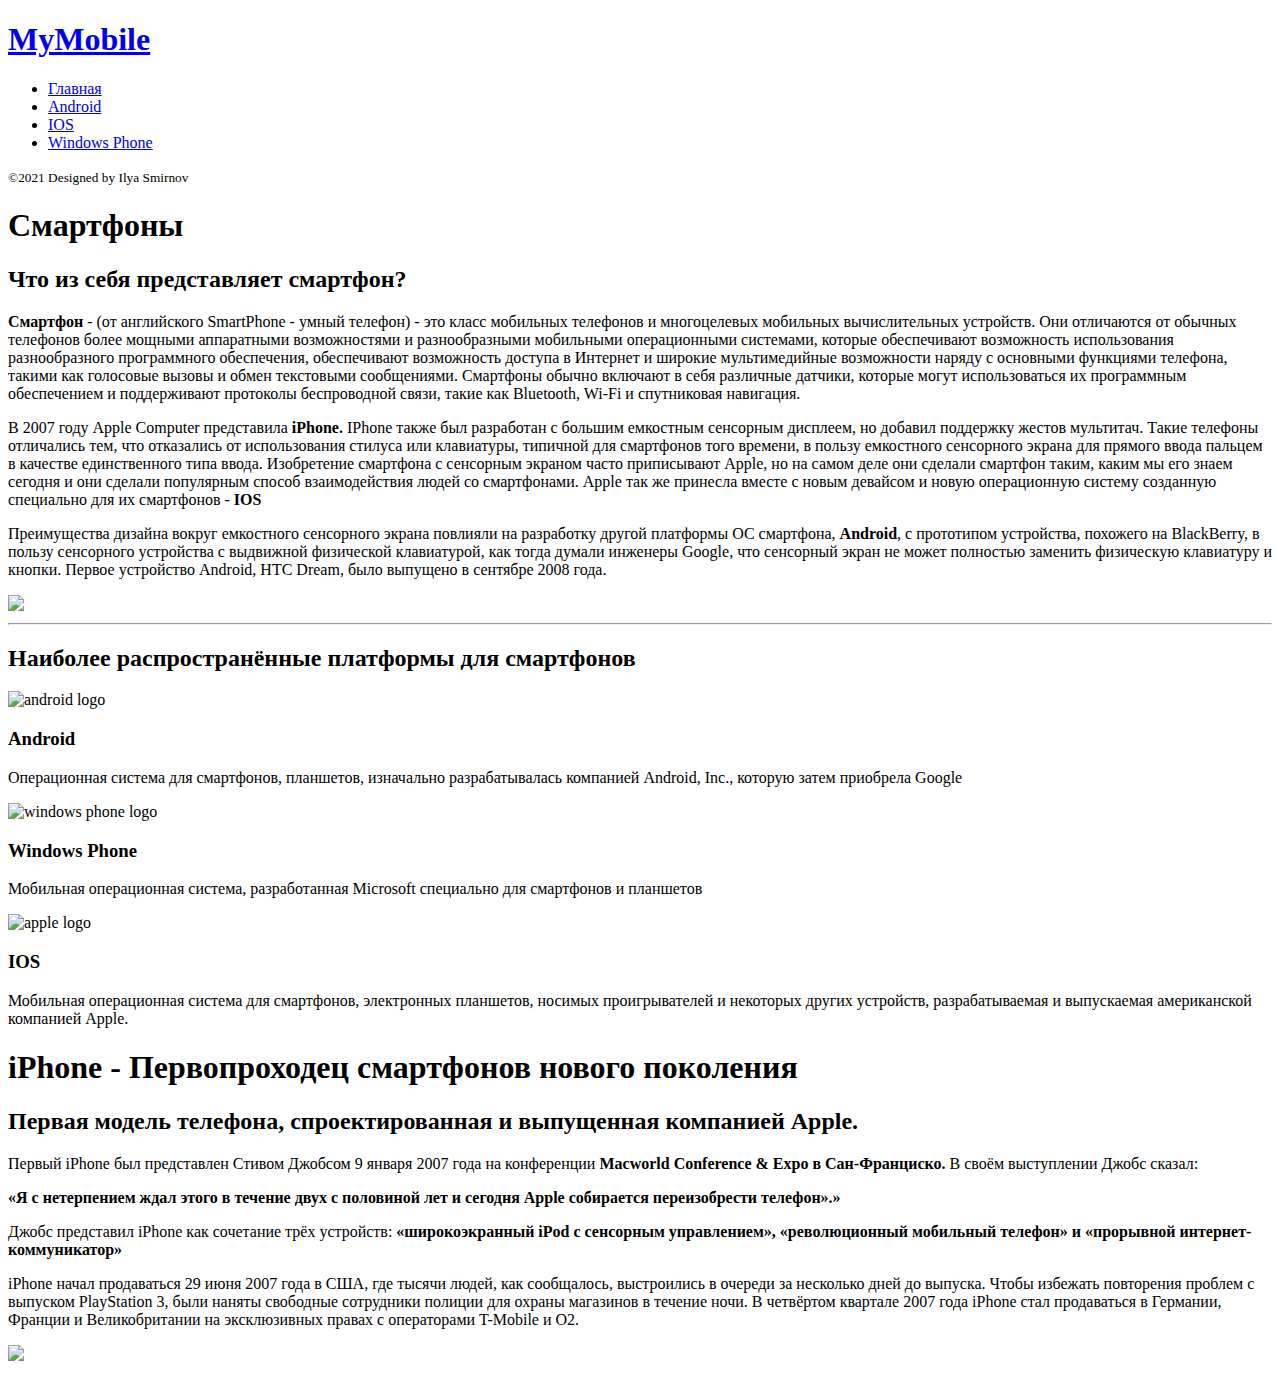
==== index.html @ 0bef4e54 "Add files via upload" ====
<!DOCTYPE html>
<html lang="ru">
<head>
    <meta charset="utf-8">
    <meta name="description" content="Sex"/>
    <meta name="author" content="Ilya"/>
    <link rel="stylesheet" href="https://fonts.googleapis.com/css?family=Roboto:100,300,400,500,700">
    <link href="https://cdn.jsdelivr.net/npm/bootstrap@5.0.1/dist/css/bootstrap.min.css"
          rel="stylesheet" integrity="sha384-+0n0xVW2eSR5OomGNYDnhzAbDsOXxcvSN1TPprVMTNDbiYZCxYbOOl7+AMvyTG2x"
          crossorigin="anonymous">
    <link rel="stylesheet" href="css/style.css">
    <title>MYMOBILE</title>
</head>
<body>
<div id="page">
    <aside id="menu">
        <h1 id="menu-header"><a href="index.html">MyMobile</a></h1>
        <nav id="main-menu">
            <ul>
                <li class="menu-active"><a href="index.html">Главная</a></li>
                <li><a href="android.html">Android</a></li>
                <li><a href="ios.html">IOS</a></li>
                <li><a href="windows.html">Windows Phone</a></li>
            </ul>
        </nav>
        <div class="menu-footer">
            <p><small>&copy;2021 Designed by Ilya Smirnov</small></p>
        </div>
    </aside>
    <div id="main">
        <section>
            <h1 class="header-primary">Смартфоны</h1>
            <h2 class="header-secondary">Что из себя представляет смартфон?</h2>
            <div class="container">
                <div>
                    <h2 class="header-secondary"></h2>
                    <p>
                        <strong>Смартфон</strong> - (от английского SmartPhone - умный телефон) - это класс мобильных
                        телефонов
                        и многоцелевых мобильных вычислительных устройств. Они отличаются от обычных телефонов
                        более мощными аппаратными возможностями и разнообразными мобильными операционными системами,
                        которые обеспечивают возможность использования разнообразного программного обеспечения,
                        обеспечивают возможность доступа в Интернет и широкие мультимедийные возможности
                        наряду с основными функциями телефона, такими как голосовые вызовы и обмен текстовыми
                        сообщениями. Смартфоны обычно включают в себя различные датчики, которые могут
                        использоваться их программным обеспечением и поддерживают протоколы беспроводной связи,
                        такие как Bluetooth, Wi-Fi и спутниковая навигация.
                    </p>
                    <p>
                        В 2007 году Apple Computer представила <strong>iPhone.</strong> IPhone также был разработан с
                        большим
                        емкостным сенсорным дисплеем, но добавил поддержку жестов мультитач. Такие телефоны отличались
                        тем, что отказались от использования стилуса или клавиатуры, типичной для смартфонов того
                        времени, в пользу емкостного сенсорного экрана для прямого ввода пальцем в качестве
                        единственного типа ввода. Изобретение смартфона с сенсорным экраном часто приписывают Apple,
                        но на самом деле они сделали смартфон таким, каким мы его знаем сегодня и они сделали популярным
                        способ взаимодействия людей со смартфонами. Apple так же принесла вместе с новым девайсом и
                        новую операционную систему созданную специально для их смартфонов - <strong>IOS</strong>
                    </p>
                    <p>
                        Преимущества дизайна вокруг емкостного сенсорного экрана повлияли на разработку другой платформы
                        ОС смартфона, <strong>Android</strong>, с прототипом устройства, похожего на BlackBerry, в
                        пользу сенсорного
                        устройства с выдвижной физической клавиатурой, как тогда думали инженеры Google,
                        что сенсорный экран не может полностью заменить физическую клавиатуру и кнопки.
                        Первое устройство Android, HTC Dream, было выпущено в сентябре 2008 года.
                    </p>
                </div>
                <img src="assets/img/main.png">
            </div>
        </section>
        <hr class="color">
        <section>
            <h2 class="header-secondary">Наиболее распространённые платформы для смартфонов</h2>
            <div class="row">
                <div class="col-md-6 card">
                    <img class="card-img" src="assets/svg/android.svg" alt="android logo">
                    <div class="card-content">
                        <div class="card-text">
                            <h3>Android</h3>
                            <p>
                                Операционная система для смартфонов, планшетов, изначально разрабатывалась компанией
                                Android, Inc., которую затем приобрела Google
                            </p>
                        </div>
                    </div>
                </div>
                <div class="col-md-6 card">
                    <img class="card-img" src="assets/svg/windows.svg" alt="windows phone logo">
                    <div class="card-content">
                        <div class="card-text">
                            <h3>Windows Phone</h3>
                            <p>
                                Мобильная операционная система, разработанная Microsoft
                                специально для смартфонов и планшетов
                            </p>
                        </div>
                    </div>
                </div>
                <div class="col-md-6 card">
                    <img class="card-img" src="assets/svg/apple.svg" alt="apple logo">
                    <div class="card-content">
                        <div class="card-text">
                            <h3>IOS</h3>
                            <p>
                                Мобильная операционная система для смартфонов, электронных планшетов, носимых
                                проигрывателей и некоторых других устройств, разрабатываемая и выпускаемая американской
                                компанией Apple.
                            </p>
                        </div>
                    </div>
                </div>
            </div>
        </section>
        <section class="color">
            <h1 class="header-primary">iPhone - Первопроходец смартфонов нового поколения</h1>
            <div class="container">
                <div>
                    <h2 class="header-secondary">Первая модель телефона, спроектированная и выпущенная компанией
                        Apple.</h2>
                    <p>Первый iPhone был представлен Стивом Джобсом 9 января 2007 года на конференции
                        <strong>Macworld Conference & Expo в Сан-Франциско.</strong> В своём выступлении Джобс сказал:
                    <p><b>
                        «Я с нетерпением ждал этого в течение двух с половиной лет и сегодня Apple собирается
                        переизобрести телефон».»
                    </b></p>
                    <p>Джобс представил iPhone как сочетание трёх устройств:
                        <strong>«широкоэкранный iPod с
                            сенсорным управлением», «революционный мобильный телефон» и
                            «прорывной интернет-коммуникатор»</strong>
                    <p>iPhone начал продаваться 29 июня 2007 года в США, где тысячи людей, как сообщалось,
                        выстроились в очереди за несколько дней до выпуска. Чтобы избежать повторения проблем с выпуском
                        PlayStation 3, были наняты свободные сотрудники полиции для охраны магазинов в течение ночи.
                        В четвёртом квартале 2007 года iPhone стал продаваться в Германии, Франции и Великобритании
                        на эксклюзивных правах с операторами T-Mobile и O2.
                    </p>
                </div>
                <img src="assets/img/steve.png">
            </div>
        </section>
    </div>
</div>
</body>
</html>

<!--3d model-->
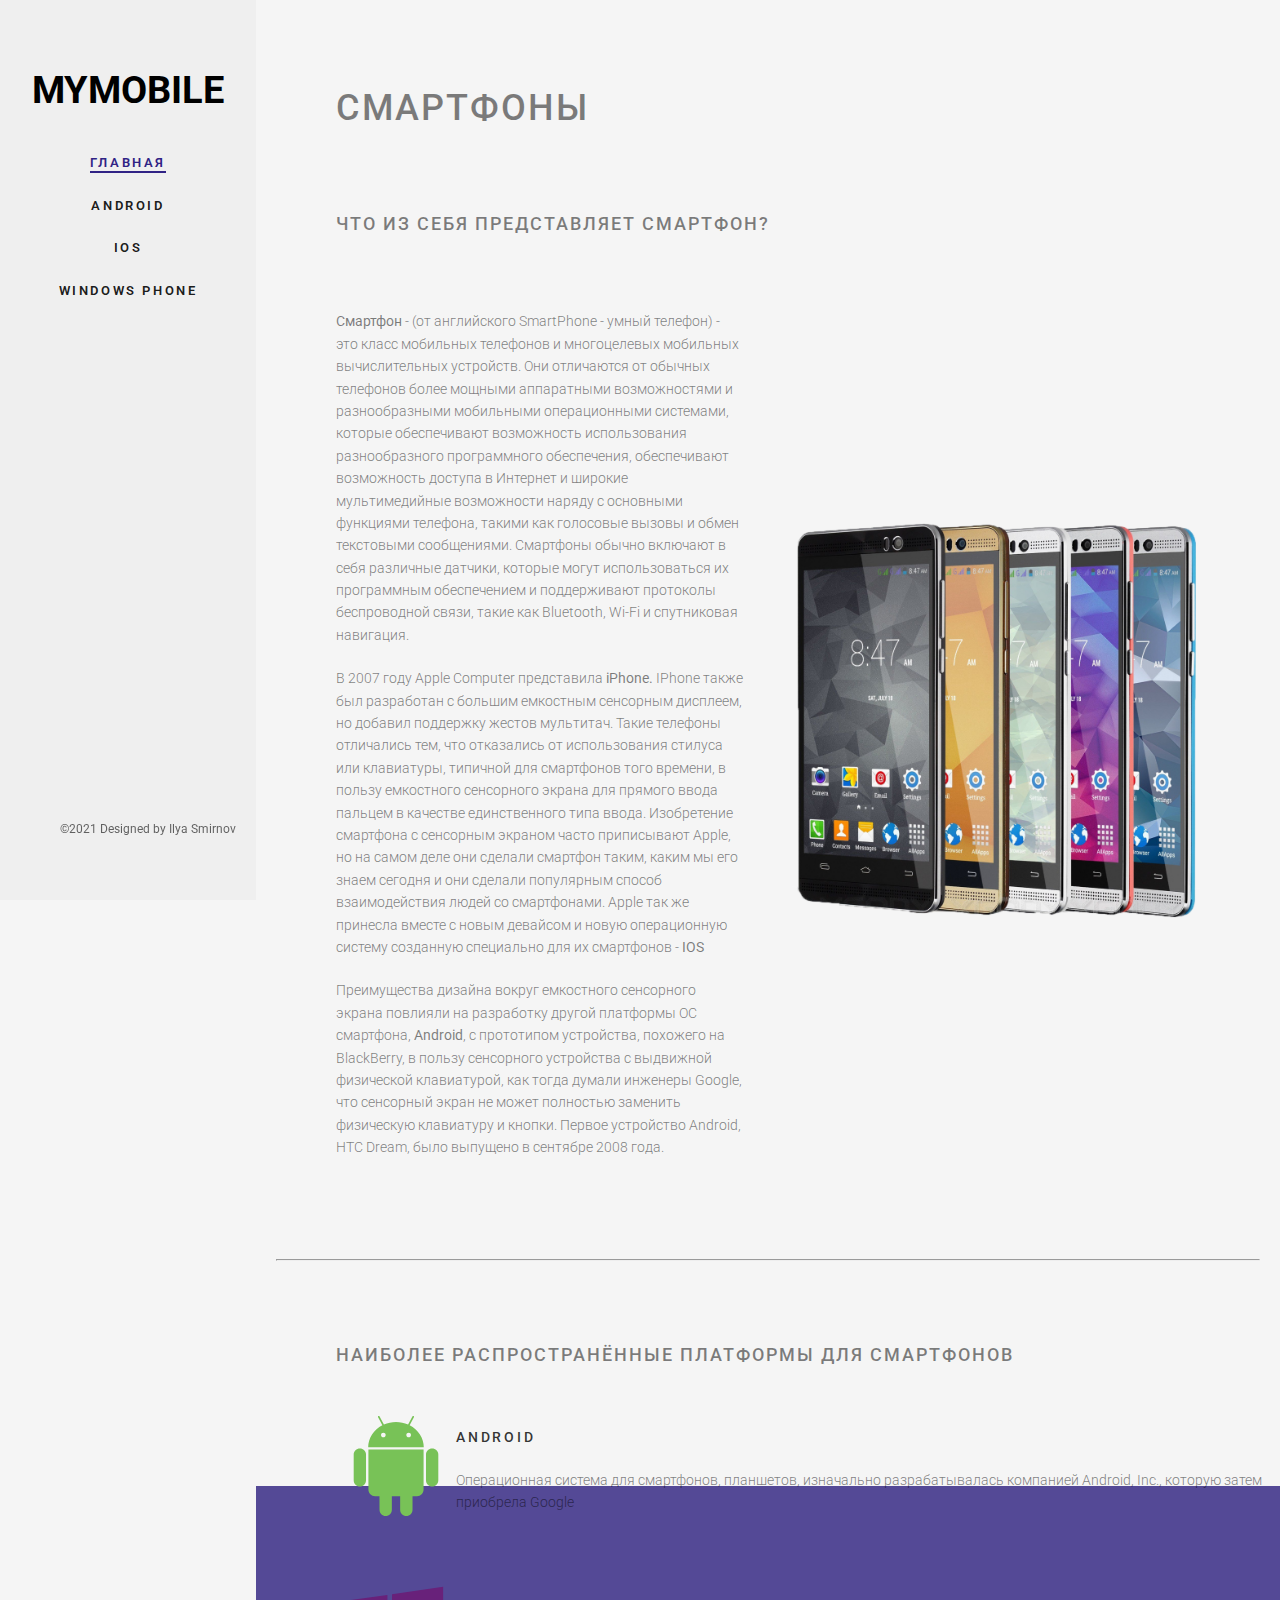
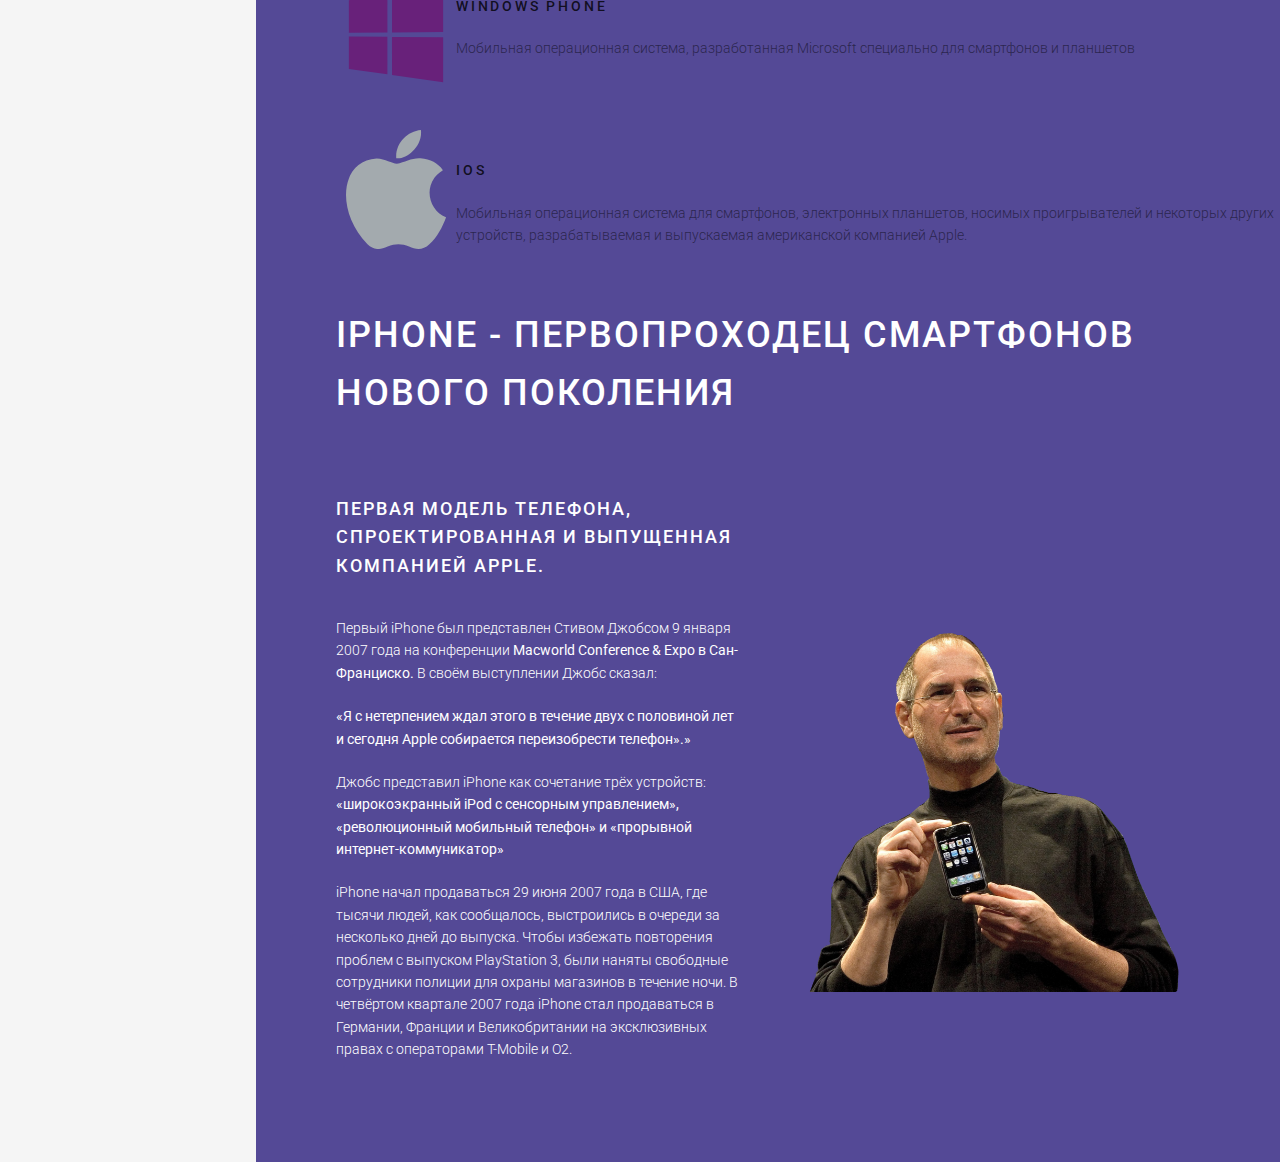
==== commit 2f38abfa: "33333" ====
--- a/index.html
+++ b/index.html
@@ -2,8 +2,6 @@
 <html lang="ru">
 <head>
     <meta charset="utf-8">
-    <meta name="description" content="Sex"/>
-    <meta name="author" content="Ilya"/>
     <link rel="stylesheet" href="https://fonts.googleapis.com/css?family=Roboto:100,300,400,500,700">
     <link href="https://cdn.jsdelivr.net/npm/bootstrap@5.0.1/dist/css/bootstrap.min.css"
           rel="stylesheet" integrity="sha384-+0n0xVW2eSR5OomGNYDnhzAbDsOXxcvSN1TPprVMTNDbiYZCxYbOOl7+AMvyTG2x"
--- a/css/style.css
+++ b/css/style.css
@@ -0,0 +1,310 @@
+* {
+    padding: 0;
+    margin: 0;
+}
+
+body {
+    font-family: "Roboto", Arial, sans-serif;
+    font-weight: 300;
+    font-size: 14px;
+    line-height: 1.6;
+    color: rgba(0, 0, 0, 0.5);
+    background: whitesmoke;
+}
+
+a {
+    color: #302385;
+    transition: 0.5s;
+}
+
+a:hover, a:active, a:focus {
+    color: #302385;
+    outline: none;
+    text-decoration: none !important;
+}
+
+p {
+    margin-bottom: 1.5em;
+}
+
+h1, h2, h3, h4, h5, h6 {
+    font-family: "Roboto", Arial, sans-serif;
+    font-weight: 400;
+    margin-bottom: 30px;
+}
+
+#page {
+    width: 100%;
+    overflow: hidden;
+    position: relative;
+}
+
+#menu {
+    padding-top: 60px;
+    padding-bottom: 40px;
+    width: 20%;
+    position: fixed;
+    bottom: 0;
+    top: 0;
+    left: 0;
+    z-index: 1;
+    transition: 0.5s;
+    background-color: #efefef;
+}
+
+#menu #menu-header {
+    text-align: center;
+    font-family: "Roboto", Arial, sans-serif;
+    font-weight: 700;
+    text-transform: uppercase;
+    font-size: 38px;
+}
+
+#menu #menu-header a {
+    text-decoration: none;
+    color: #000;
+}
+
+#menu #menu-header a span {
+    font-weight: 300;
+    color: rgba(0, 0, 0, 0.5);
+}
+
+#menu #main-menu ul {
+    text-align: center;
+    margin: 0;
+    padding: 0;
+}
+
+#menu #main-menu ul li {
+    margin: 0 0 20px 0;
+    padding: 0;
+    list-style: none;
+}
+
+#menu #main-menu ul li a {
+    color: rgba(0, 0, 0, 0.9);
+    text-decoration: none;
+    text-transform: uppercase;
+    font-size: 13px;
+    font-weight: 600;
+    position: relative;
+    padding: 10px 10px;
+    letter-spacing: .2em;
+    font-family: "Roboto", Arial, sans-serif;
+    transition: 0.3s;
+}
+
+#menu #main-menu ul li a:after {
+    content: "";
+    position: absolute;
+    height: 2px;
+    bottom: 7px;
+    left: 10px;
+    right: 10px;
+    background-color: #302385;
+    visibility: hidden;
+    transform: scaleX(0);
+    transition: all 0.3s cubic-bezier(0.175, 0.885, 0.32, 1.275);
+}
+
+#menu #main-menu ul li a:hover:after {
+    visibility: visible;
+    transform: scaleX(1);
+}
+
+#menu #main-menu ul li.menu-active a {
+    color: #302385;
+}
+
+#menu #main-menu ul li.menu-active a:after {
+    visibility: visible;
+    transform: scaleX(1);
+}
+
+#menu .menu-footer {
+    position: absolute;
+    bottom: 40px;
+    font-size: 14px;
+    text-align: center;
+    width: 100%;
+    font-weight: 400;
+    color: rgba(0, 0, 0, 0.6);
+    padding: 0 20px;
+}
+
+#menu .menu-footer span {
+    display: block;
+}
+
+#menu .menu-footer ul {
+    padding: 0;
+    margin: 0;
+    text-align: center;
+}
+
+#menu .menu-footer ul li {
+    padding: 0;
+    margin: 0;
+    display: inline;
+    list-style: none;
+}
+
+#menu .menu-footer ul li a {
+    color: rgba(0, 0, 0, 0.7);
+    padding: 4px;
+}
+
+#menu .menu-footer ul li a:hover, #menu .menu-footer ul li a:active, #menu .menu-footer ul li a:focus {
+    text-decoration: none;
+    outline: none;
+    color: #302385;
+}
+
+#main {
+    width: 80%;
+    float: right;
+    -webkit-transition: 0.5s;
+    -o-transition: 0.5s;
+    transition: 0.5s;
+}
+
+.card-content {
+    text-align: left;
+    width: 100%;
+    float: left;
+    margin-bottom: 40px;
+    position: relative;
+}
+
+.card-content .card-text {
+    padding-left: 120px;
+    width: 100%;
+}
+
+.card-content .card-text h2, .card-content .card-text h3 {
+    margin: 0;
+    padding: 0;
+}
+
+.card-content .card-text h3 {
+    font-weight: 500;
+    margin-bottom: 20px;
+    color: rgba(0, 0, 0, 0.8);
+    font-size: 14px;
+    letter-spacing: .2em;
+    text-transform: uppercase;
+}
+
+.header-secondary {
+    font-size: 18px;
+    margin-bottom: 2em;
+    font-weight: 500;
+    text-transform: uppercase;
+    letter-spacing: 2px;
+}
+
+.header-primary {
+    font-size: 36px;
+    margin-bottom: 2em;
+    font-weight: 500;
+    text-transform: uppercase;
+    letter-spacing: 2px;
+}
+
+.header-secondary span {
+    display: block;
+}
+
+@media screen and (max-width: 1200px) {
+    .container {
+        grid-template-columns: 1fr !important;
+        margin-top: 100px;
+    }
+}
+
+
+@media screen and (max-width: 992px) {
+    body {
+        font-size: 16px;
+    }
+}
+
+.card-img {
+    padding: 10px;
+    width: 100px;
+    display: flex;
+    float: left;
+    margin-bottom: -100px;
+}
+
+.card{
+    background-color: transparent;
+    border: transparent;
+}
+
+hr{
+    margin: 0 20px;
+}
+
+section{
+    padding: 80px;
+}
+
+section.color{
+    background-color: #544996;
+}
+
+section.color h1, section.color h2, section.color p, section.color ul, section.color li{
+    color: #ffffff;
+}
+
+hr.color{
+    color: #302385;
+}
+
+.container {
+    margin: 0;
+    padding: 0;
+    display: grid;
+    grid-template-columns: 1fr 1fr;
+    grid-gap: 3rem;
+    align-items: center;
+    justify-content: center;
+}
+
+.container img{
+    width: 100% !important;
+}
+
+.infoandroid{
+    font-size: large;
+}
+
+section.color2{
+    background-color: #ffffff;
+}
+
+.presentation{
+    font-size: larger;
+}
+
+section.color3{
+    background-color: #6bb9c2;
+}
+
+#Nedostatkiios{
+    font-size: large;
+}
+
+.gif{
+    align-content: center;
+}
+
+.windows-color{
+    color: #00a2e7;
+}
+
+section.color4{
+    background-color: #b1c9cd;
+}